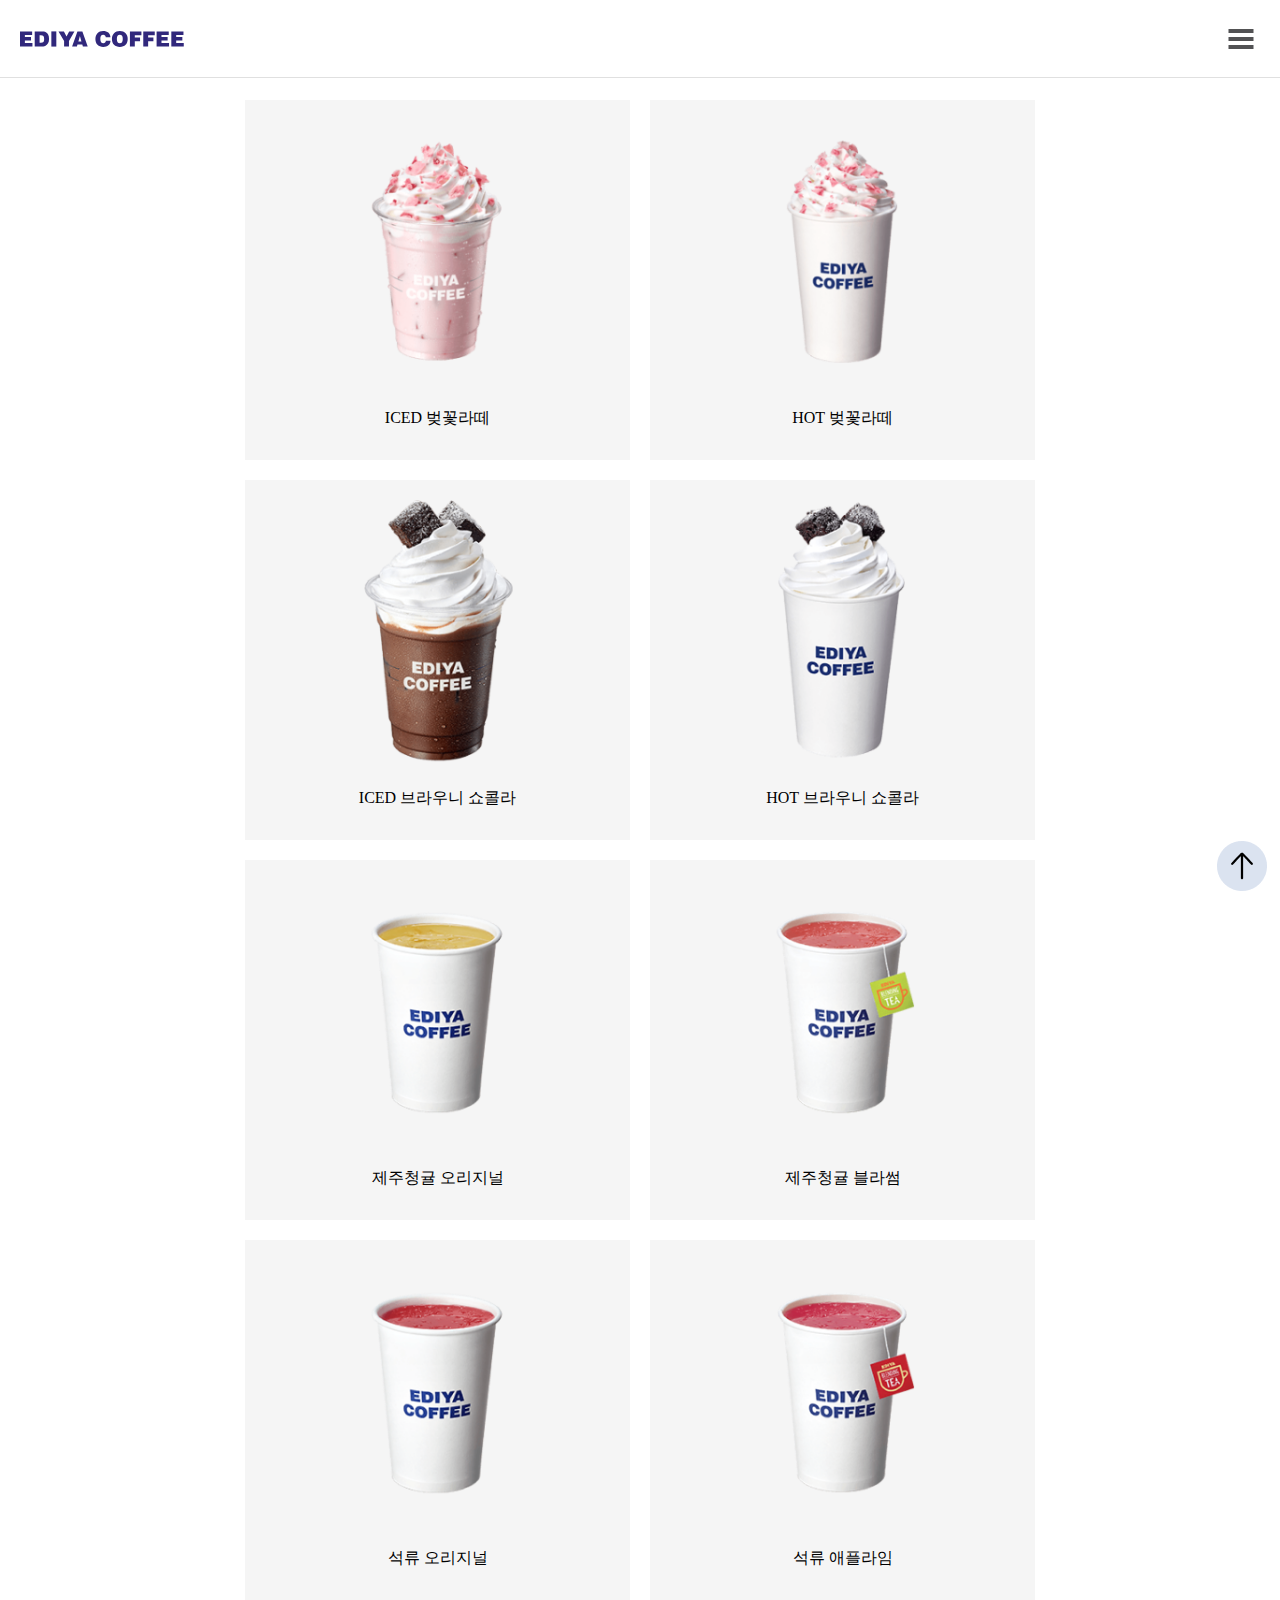
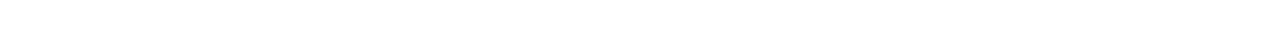
==== index.html @ 0fbf5542 "project done" ====
<!DOCTYPE html>
<html lang="ko">

<head>
    <meta charset="UTF-8">
    <meta name="viewport" content="width=device-width, initial-scale=1.0">
    <title>EDIYA COFFEE</title>
    <link rel="stylesheet" href="./css/style.css">
    <link rel="icon" href="./images/icon.png">
    <script src="./js/jquery.min.js" defer></script>
    <script src="./js/main.js" defer></script>
</head>

<body>
    <div class="container">
        <header class="header">
            <h1 class="headerHeading resetMargin"><a href="./index.html">이디야 커피</a></h1>

            <nav class="navigation" aria-labelledby="navigationHeading">
                <h2 class="navigationHeading a11yHidden" id="navigationHeading">메인메뉴</h2>
                <button class="btnMenuopen btnNone" type="button" aria-label="메인메뉴 오픈" title="메인메뉴 열기">
                    <span class="btnBgrd">
                        <span class="burgerBar burgerTop"></span>
                        <span class="burgerBar burgerMiddle"></span>
                        <span class="burgerBar burgerBottom"></span>
                    </span>
                </button>
                <ul class="menuList resetList">
                    <li class="menuItem"><a href="#" class="menuLink">메뉴</a></li>
                    <li class="menuItem"><a href="#" class="menuLink">이디야멤버스</a></li>
                    <li class="menuItem"><a href="#" class="menuLink">이디야커피랩</a></li>
                    <li class="menuItem"><a href="#" class="menuLink">이디야컬쳐랩</a></li>
                    <li class="menuItem"><a href="#" class="menuLink">공지사항</a></li>
                    <li class="menuItem"><a href="#" class="menuLink">매장찾기</a></li>
                </ul>
                <button class="btnMenuClose btnNone" aria-label="메인메뉴 닫기" type="button" title="메인메뉴 닫기"><span
                        aria-hidden="true">×</span></button>
            </nav>
        </header>
        <main class="main">
            <h2 class="mainHeading a11yHidden">주력상품</h2>
            <ul class="productList resetList clearfix">
                <li>
                    <article class="product">
                        <h3 class="a11yHidden">
                            ICED 벚꽃라떼
                        </h3>
                        <figure class="productFront resetMargin">
                            <img src="./images/1X/ice/02_Ice_Cherry_Blossom_Latte.png" alt="초콜릿 토핑이 올라간 차가운 핑크빛 라떼"
                                class="productImg" srcset="./images/2X/ice/01_Ice_Cherry_Blossom_Latte.png 2x">
                            <figcaption aria-hidden="true">
                                ICED 벚꽃라떼
                            </figcaption>
                        </figure>
                        <button class="infoButton btnNone" type="button" aria-label="ICED 벚꽃라떼 상세정보 열기" title="ICED 벚꽃라떼 상세정보 열기">
                        </button>
                        <div class="productBack" aria-hidden="true">

                            <dl class="productMain">
                                <dt class="productHeading">ICED 벚꽃라떼
                                    <span class="enTitle" lang="en">
                                        Cherry Blossom Latte</span>
                                </dt>
                                <dd class="productInfo">은은한 벚꽃향과 라즈베리 화이트 초콜릿 토핑이 올라간 핑크빛
                                    라떼</dd>
                            </dl>
                            <dl class="productNutrition resetMargin">
                                <dt class="nutrition">칼로리</dt>
                                <dd class="content"><span aria-hidden="true">(</span>393kcal<span aria-hidden="true">)</span></dd>
                                <dt class="nutrition">당류</dt>
                                <dd class="content"><span aria-hidden="true">(</span>35g<span aria-hidden="true">)</span></dd>
                                <dt class="nutrition">단백질</dt>
                                <dd class="content"><span aria-hidden="true">(</span>7g<span aria-hidden="true">)</span></dd>
                                <dt class="nutrition">포화지방</dt>
                                <dd class="content"><span aria-hidden="true">(</span>18.6g<span aria-hidden="true">)</span></dd>
                                <dt class="nutrition">나트륨</dt>
                                <dd class="content"><span aria-hidden="true">(</span>149mg<span aria-hidden="true">)</span></dd>
                                <dt class="nutrition">카페인</dt>
                                <dd class="content"><span aria-hidden="true">(</span>0mg<span aria-hidden="true">)</span></dd>
                            </dl>
                            <button class="closeinfoButton btnNone resetMargin" aria-label="상세정보 닫기"><span
                                    aria-hidden="true">×</span></button>
                        </div>
                    </article>
                </li>


                <li>
                    <article class="product">
                        <h3 class="a11yHidden">
                            HOT 벚꽃라떼
                        </h3>
                        <figure class="productFront resetMargin">
                            <img src="./images/1X/hot/02_hot_Cherry_Blossom_Latte.png" alt="초콜릿 토핑이 올라간 따뜻한 핑크빛 라떼"
                                class="productImg" srcset="./images/2X/hot/02_Hot_Cherry_Blossom_Latte.png 2x">
                            <figcaption aria-hidden="true">
                                HOT 벚꽃라떼
                            </figcaption>
                        </figure>
                        <button class="infoButton btnNone" type="button" aria-label="HOT 벚꽃라떼 상세정보 열기" title="HOT 벚꽃라떼 상세정보 열기">

                        </button>
                        <div class="productBack" aria-hidden="true">
                            <dl class="productMain">
                                <dt class="productHeading">HOT 벚꽃라떼<span class="enTitle" lang="en">Cherry
                                        Blossom Latte</span>
                                </dt>
                                <dd class="productInfo">은은한 벚꽃향과 라즈베리 화이트 초콜릿 토핑이 올라간 핑크빛 라떼</dd>
                            </dl>

                            <dl class="productNutrition resetMargin">
                                <dt class="nutrition">칼로리</dt>
                                <dd class="content"><span aria-hidden="true">(</span>430kcal<span aria-hidden="true">)</span></dd>
                                <dt class="nutrition">당류</dt>
                                <dd class="content"><span aria-hidden="true">(</span>38g<span aria-hidden="true">)</span></dd>
                                <dt class="nutrition">단백질</dt>
                                <dd class="content"><span aria-hidden="true">(</span>10g<span aria-hidden="true">)</span></dd>
                                <dt class="nutrition">포화지방</dt>
                                <dd class="content"><span aria-hidden="true">(</span>19.0g<span aria-hidden="true">)</span></dd>
                                <dt class="nutrition">나트륨</dt>
                                <dd class="content"><span aria-hidden="true">(</span>190mg<span aria-hidden="true">)</span></dd>
                                <dt class="nutrition">카페인</dt>
                                <dd class="content"><span aria-hidden="true">(</span>0mg<span aria-hidden="true">)</span></dd>
                            </dl>
                            <button class="closeinfoButton btnNone resetMargin" title="상세정보 닫기"><span
                                    aria-hidden="true">×</span></button>
                        </div>
                    </article>
                </li>
                <li>
                    <article class="product">
                        <h3 class="a11yHidden">
                            ICED 브라우니 쇼콜라
                        </h3>
                        <figure class="productFront resetMargin">
                            <img src="./images/1X/ice/03_Ice_Brownie_Chocolate.png" alt="휘핑크림과 브라우니를 곁들인 차가운 초콜릿 음료"
                                class="productImg" srcset="./images/2X/ice/03_Ice_Brownie_Chocolate.png 2x">
                            <figcaption aria-hidden="true">ICED 브라우니 쇼콜라</figcaption>
                        </figure>
                        <button class="infoButton btnNone" type="button" aria-label="ICED 브라우니 쇼콜라 상세정보 열기" title="ICED 브라우니 쇼콜라 상세정보 열기">

                        </button>
                        <div class="productBack" aria-hidden="true">
                            <dl class="productMain">
                                <dt class="productHeading">ICED 브라우니 쇼콜라<span class="enTitle" lang="en">Brownie
                                        Chocolate</span>
                                </dt>
                                <dd class="productInfo">깊고 진한 초콜릿의 맛에 부드러운 휘핑크림과 브라우니를 함께 어울러져 고급스러운 디저트 같은
                                    초콜릿
                                    음료</dd>
                            </dl>

                            <dl class="productNutrition resetMargin">
                                <dt class="nutrition">칼로리</dt>
                                <dd class="content"><span aria-hidden="true">(</span>503kcal<span aria-hidden="true">)</span></dd>
                                <dt class="nutrition">당류</dt>
                                <dd class="content"><span aria-hidden="true">(</span>42g<span aria-hidden="true">)</span></dd>
                                <dt class="nutrition">단백질</dt>
                                <dd class="content"><span aria-hidden="true">(</span>9g<span aria-hidden="true">)</span></dd>
                                <dt class="nutrition">포화지방</dt>
                                <dd class="content"><span aria-hidden="true">(</span>20.8g<span aria-hidden="true">)</span></dd>
                                <dt class="nutrition">나트륨</dt>
                                <dd class="content"><span aria-hidden="true">(</span>262mg<span aria-hidden="true">)</span></dd>
                                <dt class="nutrition">카페인</dt>
                                <dd class="content"><span aria-hidden="true">(</span>12mg<span aria-hidden="true">)</span></dd>
                            </dl>
                            <button class="closeinfoButton btnNone resetMargin" title="상세정보 닫기"><span
                                    aria-hidden="true">×</span></button>
                        </div>
                    </article>
                </li>
                <li>
                    <article class="product">
                        <h3 class="a11yHidden">
                            HOT 브라우니 쇼콜라
                        </h3>
                        <figure class="productFront resetMargin">
                            <img src="./images/1X/hot/04_Hot_Brownie_Chocolate.png" alt="휘핑크림과 브라우니를 곁들인 따뜻한 초콜릿 음료"
                                class="productImg" srcset="./images/2X/hot/04_Hot_Brownie_Chocolate.png 2x">
                            <figcaption aria-hidden="true">
                                HOT 브라우니 쇼콜라
                            </figcaption>
                        </figure>
                        <button class="infoButton btnNone" type="button" aria-label="HOT 브라우니 쇼콜라 상세정보 열기" title="HOT 브라우니 쇼콜라 상세정보 열기">
                        </button>
                        <div class="productBack" aria-hidden="true">
                            <dl class="productMain">
                                <dt class="productHeading">HOT 브라우니 쇼콜라<span class="enTitle" lang="en">Brownie
                                        Chocolate</span>
                                </dt>
                                <dd class="productInfo">깊고 진한 초콜릿의 맛에 부드러운 휘핑크림과 브라우니를 함께 어울러져 고급스러운 디저트 같은
                                    초콜릿
                                    음료</dd>
                            </dl>

                            <dl class="productNutrition resetMargin">
                                <dt class="nutrition">칼로리</dt>
                                <dd class="content"><span aria-hidden="true">(</span>503kcal<span aria-hidden="true">)</span></dd>
                                <dt class="nutrition">당류</dt>
                                <dd class="content"><span aria-hidden="true">(</span>42g<span aria-hidden="true">)</span></dd>
                                <dt class="nutrition">단백질</dt>
                                <dd class="content"><span aria-hidden="true">(</span>9g<span aria-hidden="true">)</span></dd>
                                <dt class="nutrition">포화지방</dt>
                                <dd class="content"><span aria-hidden="true">(</span>20.9g<span aria-hidden="true">)</span></dd>
                                <dt class="nutrition">나트륨</dt>
                                <dd class="content"><span aria-hidden="true">(</span>299mg<span aria-hidden="true">)</span></dd>
                                <dt class="nutrition">카페인</dt>
                                <dd class="content"><span aria-hidden="true">(</span>12mg<span aria-hidden="true">)</span></dd>
                            </dl>
                            <button class="closeinfoButton btnNone resetMargin" title="상세정보 닫기"><span
                                    aria-hidden="true">×</span></button>
                        </div>
                    </article>
                </li>
                <li>
                    <article class="product">
                        <h3 class="a11yHidden">
                            제주청귤 오리지널
                        </h3>
                        <figure class="productFront resetMargin">
                            <img src="./images/1X/Tangerine/05_Jeju_Green_Tangerine_Tea.png" alt="제주청귤로 만든 과일차"
                                class="productImg" srcset="./images/2X/Tangerine/05_Jeju_Green_Tangerine_Tea.png 2x">
                            <figcaption aria-hidden="true">
                                제주청귤 오리지널
                            </figcaption>
                        </figure>
                        <button class="infoButton btnNone" type="button" aria-label="제주청귤 오리지널 상세정보 열기" title="제주청귤 오리지널 상세정보 열기">
                        </button>
                        <div class="productBack" aria-hidden="true">
                            <dl class="productMain">
                                <dt class="productHeading">제주청귤 오리지널<span class="enTitle" lang="en">Jeju
                                        Green Tangerine</span>
                                </dt>
                                <dd class="productInfo">청정 제주지역에서 자라난 귀한 청귤의 풍부한 과육을 맛볼 수 있는 새콤달콤한 홈메이드 스타일
                                    과일차
                                </dd>
                            </dl>

                            <dl class="productNutrition resetMargin">
                                <dt class="nutrition">칼로리</dt>
                                <dd class="content"><span aria-hidden="true">(</span>218kcal<span aria-hidden="true">)</span></dd>
                                <dt class="nutrition">당류</dt>
                                <dd class="content"><span aria-hidden="true">(</span>51g<span aria-hidden="true">)</span></dd>
                                <dt class="nutrition">단백질</dt>
                                <dd class="content"><span aria-hidden="true">(</span>0g<span aria-hidden="true">)</span></dd>
                                <dt class="nutrition">포화지방</dt>
                                <dd class="content"><span aria-hidden="true">(</span>0.1g<span aria-hidden="true">)</span></dd>
                                <dt class="nutrition">나트륨</dt>
                                <dd class="content"><span aria-hidden="true">(</span>4mg<span aria-hidden="true">)</span></dd>
                                <dt class="nutrition">카페인</dt>
                                <dd class="content"><span aria-hidden="true">(</span>0mg<span aria-hidden="true">)</span></dd>
                            </dl>
                            <button class="closeinfoButton btnNone resetMargin" title="상세정보 닫기"><span
                                    aria-hidden="true">×</span></button>
                        </div>
                    </article>
                </li>
                <li>
                    <article class="product">
                        <h3 class="a11yHidden">
                            제주청귤 블라썸
                        </h3>
                        <figure class="productFront resetMargin">
                            <img src="./images/1X/Tangerine/06-Jeju_Green_Tangerine_Blossom.png"
                                alt="제주청귤과 복숭아,포도등으로 우린 블렌딩티" class="productImg"
                                srcset="./images/2X/Tangerine/06-Jeju_Green_Tangerine_Blossom.png 2x">
                            <figcaption aria-hidden="true">
                                제주청귤 블라썸
                            </figcaption>
                        </figure>
                        <button class="infoButton btnNone" type="button" aria-label="제주청귤 블라썸 상세정보 열기" title="제주청귤 블라썸 상세정보 열기">

                        </button>
                        <div class="productBack" aria-hidden="true">
                            <dl class="productMain">
                                <dt class="productHeading">제주청귤 블라썸<span class="enTitle" lang="en">Jeju
                                        Green Tangerine</span>
                                </dt>
                                <dd class="productInfo">청귤의 새콤함이 복숭아, 포도 등의 다양한 과일향과 함께 어우러져 밸런스가 훌륭한 블렌딩티
                                </dd>
                            </dl>
                            <dl class="productNutrition resetMargin">
                                <dt class="nutrition">칼로리</dt>
                                <dd class="content"><span aria-hidden="true">(</span>202kcal<span aria-hidden="true">)</span></dd>
                                <dt class="nutrition">당류</dt>
                                <dd class="content"><span aria-hidden="true">(</span>46g<span aria-hidden="true">)</span></dd>
                                <dt class="nutrition">단백질</dt>
                                <dd class="content"><span aria-hidden="true">(</span>1g<span aria-hidden="true">)</span></dd>
                                <dt class="nutrition">포화지방</dt>
                                <dd class="content"><span aria-hidden="true">(</span>0.1g<span aria-hidden="true">)</span></dd>
                                <dt class="nutrition">나트륨</dt>
                                <dd class="content"><span aria-hidden="true">(</span>5mg<span aria-hidden="true">)</span></dd>
                                <dt class="nutrition">카페인</dt>
                                <dd class="content"><span aria-hidden="true">(</span>0mg<span aria-hidden="true">)</span></dd>
                            </dl>
                            <button class="closeinfoButton btnNone resetMargin" title="상세정보 닫기"><span
                                    aria-hidden="true">×</span></button>
                        </div>
                    </article>
                </li>

                <li>
                    <article class="product">
                        <h3 class="a11yHidden">
                            석류 오리지널
                        </h3>
                        <figure class="productFront resetMargin">
                            <img src="./images/1X/Pomegranate/07_Pomegranate_Tea.png" alt="석류로 만든 과일차"
                                class="productImg" srcset="./images/2X/Pomegranate/07_Pomegranate_Tea.png 2x">
                            <figcaption aria-hidden="true">
                                석류 오리지널
                            </figcaption>
                        </figure>
                        <button class="infoButton btnNone" type="button" aria-label="석류 오리지널 상세정보 열기" title="석류 오리지널 상세정보 열기">
                        </button>
                        <div class="productBack" aria-hidden="true">
                            <dl class="productMain">
                                <dt class="productHeading">석류 오리지널<span class="enTitle" lang="en">Pomegranate Tea</span>
                                </dt>
                                <dd class="productInfo">석류 특유의 산뜻한 향과 깔끔한 뒷맛이 느껴지며, 과육이 한알 한알 살아있는 붉은 빛의
                                    매력적인
                                    과일차
                                </dd>
                            </dl>
                            <dl class="productNutrition resetMargin">
                                <dt class="nutrition">칼로리</dt>
                                <dd class="content"><span aria-hidden="true">(</span>210kcal<span aria-hidden="true">)</span></dd>
                                <dt class="nutrition">당류</dt>
                                <dd class="content"><span aria-hidden="true">(</span>42g<span aria-hidden="true">)</span></dd>
                                <dt class="nutrition">단백질</dt>
                                <dd class="content"><span aria-hidden="true">(</span>0g<span aria-hidden="true">)</span></dd>
                                <dt class="nutrition">포화지방</dt>
                                <dd class="content"><span aria-hidden="true">(</span>0.1g<span aria-hidden="true">)</span></dd>
                                <dt class="nutrition">나트륨</dt>
                                <dd class="content"><span aria-hidden="true">(</span>5mg<span aria-hidden="true">)</span></dd>
                                <dt class="nutrition">카페인</dt>
                                <dd class="content"><span aria-hidden="true">(</span>0mg<span aria-hidden="true">)</span></dd>
                            </dl>
                            <button class="closeinfoButton btnNone resetMargin" title="상세정보 닫기"><span
                                    aria-hidden="true">×</span></button>
                        </div>
                    </article>
                </li>
                <li>
                    <article class="product">
                        <h3 class="a11yHidden">
                            석류 애플라임
                        </h3>
                        <figure class="productFront resetMargin">
                            <img src="./images/1X/Pomegranate/08_Pomegranate_Apple_Lime.png"
                                alt="석류와 다양한 과일, 꽃 샴페인을 우린 블렌딩티" class="productImg"
                                srcset="./images/2X/Pomegranate/08_Pomegranate_Apple_Lime.png 2x">
                            <figcaption aria-hidden="true">
                                석류 애플라임
                            </figcaption>
                        </figure>
                        <button class="infoButton btnNone" type="button" aria-label="석류 애플라임 상세정보 열기" title=" 석류 애플라임 상세정보 열기">
                        </button>
                        <div class="productBack " aria-hidden="true">
                            <dl class="productMain">
                                <dt class="productHeading">석류 애플라임<span class="enTitle" lang="en">Pomegranate Apple
                                        Lime</span>
                                </dt>
                                <dd class="productInfo">산뜻한 석류에 다양한 과일과 꽃, 그리고 샴페인의 향이 더해져 보다 깊고 중후한 맛이
                                    느껴지는
                                    블렌딩티
                                </dd>
                            </dl>

                            <dl class="productNutrition resetMargin">
                                <dt class="nutrition">칼로리</dt>
                                <dd class="content"><span aria-hidden="true">(</span>220kcal<span aria-hidden="true">)</span></dd>
                                <dt class="nutrition">당류</dt>
                                <dd class="content"><span aria-hidden="true">(</span>42g<span aria-hidden="true">)</span></dd>
                                <dt class="nutrition">단백질</dt>
                                <dd class="content"><span aria-hidden="true">(</span>1g<span aria-hidden="true">)</span></dd>
                                <dt class="nutrition">포화지방</dt>
                                <dd class="content"><span aria-hidden="true">(</span>0.1g<span aria-hidden="true">)</span></dd>
                                <dt class="nutrition">나트륨</dt>
                                <dd class="content"><span aria-hidden="true">(</span>7mg<span aria-hidden="true">)</span></dd>
                                <dt class="nutrition">카페인</dt>
                                <dd class="content"><span aria-hidden="true">(</span>0mg<span aria-hidden="true">)</span></dd>
                            </dl>
                            <button class="closeinfoButton btnNone resetMargin" title="상세정보 닫기"><span
                                    aria-hidden="true">×</span></button>
                        </div>
                    </article>
                </li>
            </ul>
        </main>

        <footer class="footer">
            <address class="address" >
                서울특별시 강남구 논현로 636 이디야 빌딩<span aria-hidden="true">(</span>서울특별시 강남구 논현동 221-17<span aria-hidden="true">)</span>
                TEL : <a href="tel:025436467">02-543-6467</a>
            </address>
            <small class="copyright">
                &copy; 2017 EDIYA COFFEE COMPANY. ALL RIGHTS RESERVED.
            </small>
        </footer>
        <button class="scrollUp btnNone">화면 상단 바로가기</button>
    </div>
</body>


</html>
---- css/style.css ----
@import url("https://spoqa.github.io/spoqa-han-sans/css/SpoqaHanSans-kr.css");
@import url("./common.css");
@import url("./main.css");
@import url("./layout.css");
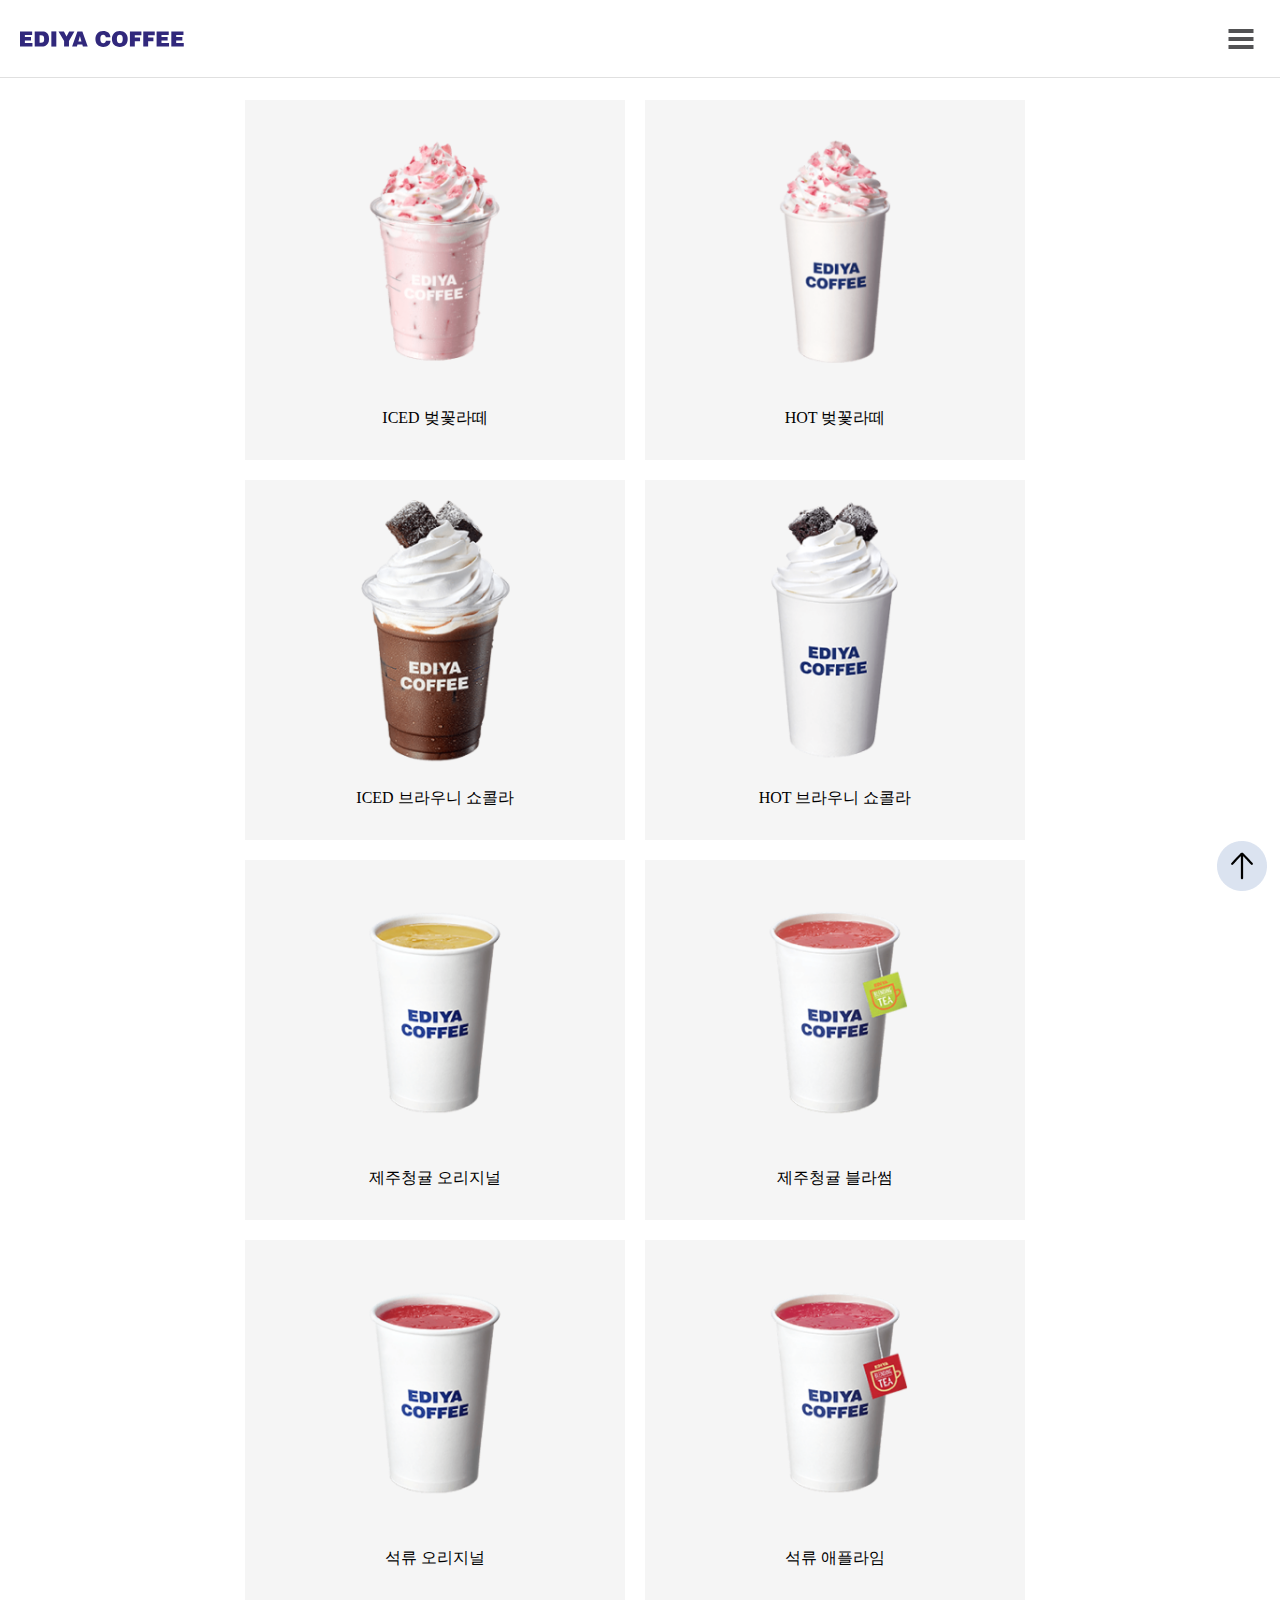
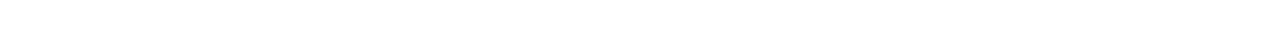
==== commit 37af7798: "done" ====
--- a/index.html
+++ b/index.html
@@ -55,7 +55,6 @@
                         <button class="infoButton btnNone" type="button" aria-label="ICED 벚꽃라떼 상세정보 열기" title="ICED 벚꽃라떼 상세정보 열기">
                         </button>
                         <div class="productBack" aria-hidden="true">
-
                             <dl class="productMain">
                                 <dt class="productHeading">ICED 벚꽃라떼
                                     <span class="enTitle" lang="en">
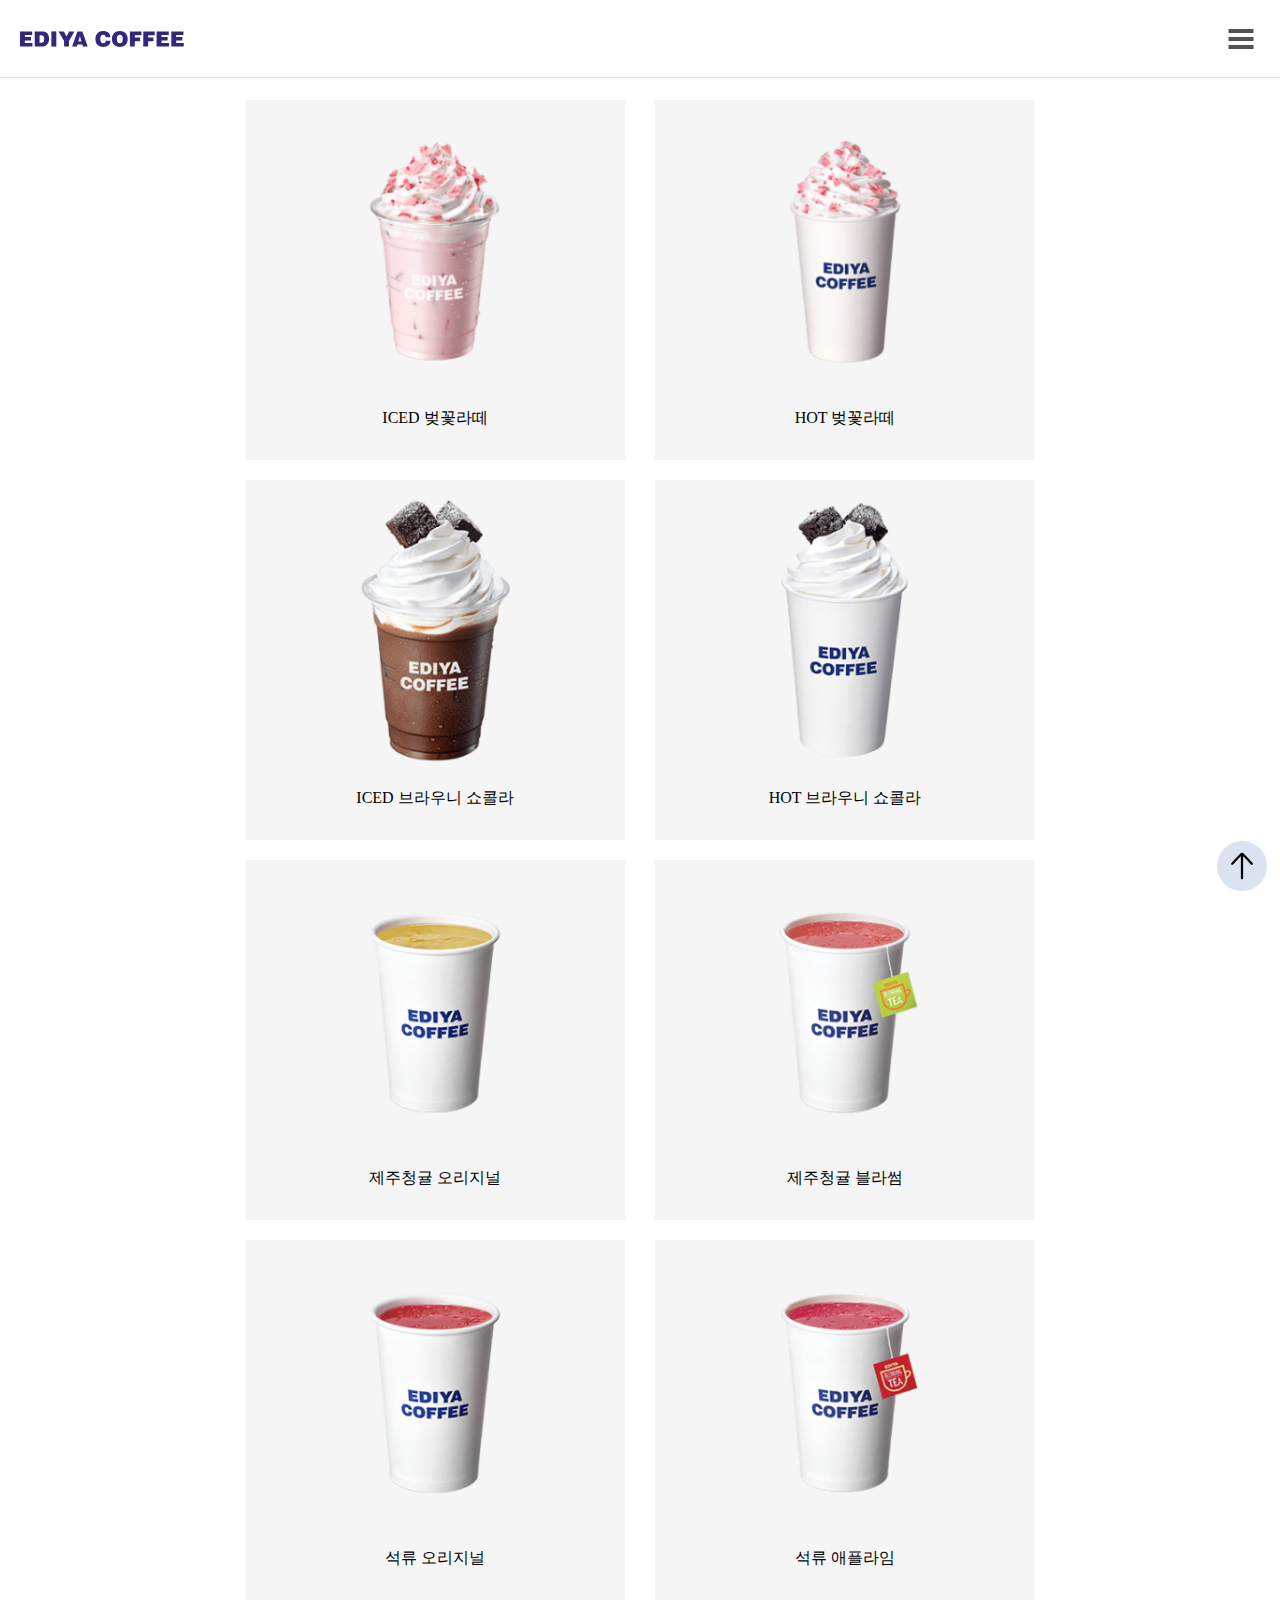
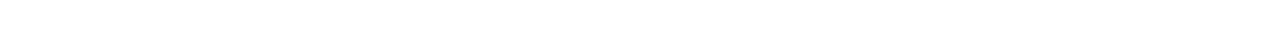
==== commit 294e4d15: "feed back done" ====
--- a/index.html
+++ b/index.html
@@ -4,6 +4,15 @@
 <head>
     <meta charset="UTF-8">
     <meta name="viewport" content="width=device-width, initial-scale=1.0">
+    <meta name="author" content="Team camelCase">
+    <meta name="description" content="Always Beside you. 이디야커피 클론홈페이지입니다.">
+    <meta name="keywords" content="이디야,ediya,이디야커피,이디야메뉴,이디야창업,프랜차이즈,커피창업,창업,카페">
+    <meta property="og:type" content="website">
+    <meta property="og:title" content="이디야커피">
+    <meta property="og:description" content="Always Beside you. 이디야커피 클론홈페이지입니다.">
+    <meta property="og:image" content="https://www.ediya.com/images/common/meta_img.jpg">
+    <meta property="og:url" content="https://www.ediya.com">
+    <link rel="canonical" href="https://www.ediya.com">
     <title>EDIYA COFFEE</title>
     <link rel="stylesheet" href="./css/style.css">
     <link rel="icon" href="./images/icon.png">
@@ -14,7 +23,7 @@
 <body>
     <div class="container">
         <header class="header">
-            <h1 class="headerHeading resetMargin"><a href="./index.html">이디야 커피</a></h1>
+            <h1 class="headerHeading resetMargin"><a href="https://www.ediya.com/">이디야 커피</a></h1>
 
             <nav class="navigation" aria-labelledby="navigationHeading">
                 <h2 class="navigationHeading a11yHidden" id="navigationHeading">메인메뉴</h2>
@@ -41,224 +50,230 @@
             <h2 class="mainHeading a11yHidden">주력상품</h2>
             <ul class="productList resetList clearfix">
                 <li>
-                    <article class="product">
-                        <h3 class="a11yHidden">
+                    <a href="#" class="infoButton" role="button" aria-haspopup="dialog" aria-pressed="false">
+                        <figure class="productFront resetMargin">
+                            <img src="./images/1X/ice/02_Ice_Cherry_Blossom_Latte.png" alt="초콜릿 토핑이 올라간 차가운 핑크빛 라떼"
+                                class="productImg" srcset="./images/2X/Ice/01_Ice_Cherry_Blossom_Latte.png 2x">
+                            <figcaption aria-hidden="true">
+                                ICED 벚꽃라떼
+                            </figcaption>
+                        </figure>
+                    </a>
+                    <div class="productBack" hidden role="dialog" aria-modal="true"
+                        aria-labelledby="title1">
+                        <h3 class="productHeading" id="title1">
                             ICED 벚꽃라떼
-                        </h3>
-                        <figure class="productFront resetMargin">
-                            <img src="./images/1X/ice/02_Ice_Cherry_Blossom_Latte.png" alt="초콜릿 토핑이 올라간 차가운 핑크빛 라떼"
-                                class="productImg" srcset="./images/2X/ice/01_Ice_Cherry_Blossom_Latte.png 2x">
-                            <figcaption aria-hidden="true">
-                                ICED 벚꽃라떼
-                            </figcaption>
-                        </figure>
-                        <button class="infoButton btnNone" type="button" aria-label="ICED 벚꽃라떼 상세정보 열기" title="ICED 벚꽃라떼 상세정보 열기">
-                        </button>
-                        <div class="productBack" aria-hidden="true">
-                            <dl class="productMain">
-                                <dt class="productHeading">ICED 벚꽃라떼
-                                    <span class="enTitle" lang="en">
-                                        Cherry Blossom Latte</span>
-                                </dt>
-                                <dd class="productInfo">은은한 벚꽃향과 라즈베리 화이트 초콜릿 토핑이 올라간 핑크빛
-                                    라떼</dd>
-                            </dl>
-                            <dl class="productNutrition resetMargin">
-                                <dt class="nutrition">칼로리</dt>
-                                <dd class="content"><span aria-hidden="true">(</span>393kcal<span aria-hidden="true">)</span></dd>
-                                <dt class="nutrition">당류</dt>
-                                <dd class="content"><span aria-hidden="true">(</span>35g<span aria-hidden="true">)</span></dd>
-                                <dt class="nutrition">단백질</dt>
-                                <dd class="content"><span aria-hidden="true">(</span>7g<span aria-hidden="true">)</span></dd>
-                                <dt class="nutrition">포화지방</dt>
-                                <dd class="content"><span aria-hidden="true">(</span>18.6g<span aria-hidden="true">)</span></dd>
-                                <dt class="nutrition">나트륨</dt>
-                                <dd class="content"><span aria-hidden="true">(</span>149mg<span aria-hidden="true">)</span></dd>
-                                <dt class="nutrition">카페인</dt>
-                                <dd class="content"><span aria-hidden="true">(</span>0mg<span aria-hidden="true">)</span></dd>
-                            </dl>
-                            <button class="closeinfoButton btnNone resetMargin" aria-label="상세정보 닫기"><span
-                                    aria-hidden="true">×</span></button>
-                        </div>
-                    </article>
-                </li>
-
-
-                <li>
-                    <article class="product">
-                        <h3 class="a11yHidden">
+                            <span class="enTitle" lang="en">
+                                Cherry Blossom Latte</span>
+                        </h3>
+                        <p class="productInfo">은은한 벚꽃향과 라즈베리 화이트 초콜릿 토핑이 올라간 핑크빛
+                            라떼</p>
+                        <dl class="productNutrition resetMargin">
+                            <dt class="nutrition">칼로리</dt>
+                            <dd class="content"><span aria-hidden="true">(</span>393kcal<span
+                                    aria-hidden="true">)</span></dd>
+                            <dt class="nutrition">당류</dt>
+                            <dd class="content"><span aria-hidden="true">(</span>35g<span aria-hidden="true">)</span>
+                            </dd>
+                            <dt class="nutrition">단백질</dt>
+                            <dd class="content"><span aria-hidden="true">(</span>7g<span aria-hidden="true">)</span>
+                            </dd>
+                            <dt class="nutrition">포화지방</dt>
+                            <dd class="content"><span aria-hidden="true">(</span>18.6g<span aria-hidden="true">)</span>
+                            </dd>
+                            <dt class="nutrition">나트륨</dt>
+                            <dd class="content"><span aria-hidden="true">(</span>149mg<span aria-hidden="true">)</span>
+                            </dd>
+                            <dt class="nutrition">카페인</dt>
+                            <dd class="content"><span aria-hidden="true">(</span>0mg<span aria-hidden="true">)</span>
+                            </dd>
+                        </dl>
+                        <button class="closeinfoButton btnNone resetMargin" aria-label="상세정보 닫기" title="상세정보 닫기"><span
+                                aria-hidden="true">×</span></button>
+                    </div>
+
+                </li>
+                <li>
+                    <a href="#" class="infoButton" role="button" aria-haspopup="dialog" aria-pressed="false">
+                        <figure class="productFront resetMargin">
+                            <img src="./images/1X/hot/02_hot_Cherry_Blossom_Latte.png" alt="초콜릿 토핑이 올라간 따뜻한 핑크빛 라떼"
+                                class="productImg" srcset="./images/2X/Hot/02_Hot_Cherry_Blossom_Latte.png 2x">
+                            <figcaption aria-hidden="true">
+                                HOT 벚꽃라떼
+                            </figcaption>
+                        </figure>
+                    </a>
+                    <div class="productBack" hidden role="dialog" aria-modal="true"
+                        aria-labelledby="title2">
+                        <h3 class="productHeading" id="title2">
                             HOT 벚꽃라떼
-                        </h3>
-                        <figure class="productFront resetMargin">
-                            <img src="./images/1X/hot/02_hot_Cherry_Blossom_Latte.png" alt="초콜릿 토핑이 올라간 따뜻한 핑크빛 라떼"
-                                class="productImg" srcset="./images/2X/hot/02_Hot_Cherry_Blossom_Latte.png 2x">
-                            <figcaption aria-hidden="true">
-                                HOT 벚꽃라떼
-                            </figcaption>
-                        </figure>
-                        <button class="infoButton btnNone" type="button" aria-label="HOT 벚꽃라떼 상세정보 열기" title="HOT 벚꽃라떼 상세정보 열기">
-
-                        </button>
-                        <div class="productBack" aria-hidden="true">
-                            <dl class="productMain">
-                                <dt class="productHeading">HOT 벚꽃라떼<span class="enTitle" lang="en">Cherry
-                                        Blossom Latte</span>
-                                </dt>
-                                <dd class="productInfo">은은한 벚꽃향과 라즈베리 화이트 초콜릿 토핑이 올라간 핑크빛 라떼</dd>
-                            </dl>
-
-                            <dl class="productNutrition resetMargin">
-                                <dt class="nutrition">칼로리</dt>
-                                <dd class="content"><span aria-hidden="true">(</span>430kcal<span aria-hidden="true">)</span></dd>
-                                <dt class="nutrition">당류</dt>
-                                <dd class="content"><span aria-hidden="true">(</span>38g<span aria-hidden="true">)</span></dd>
-                                <dt class="nutrition">단백질</dt>
-                                <dd class="content"><span aria-hidden="true">(</span>10g<span aria-hidden="true">)</span></dd>
-                                <dt class="nutrition">포화지방</dt>
-                                <dd class="content"><span aria-hidden="true">(</span>19.0g<span aria-hidden="true">)</span></dd>
-                                <dt class="nutrition">나트륨</dt>
-                                <dd class="content"><span aria-hidden="true">(</span>190mg<span aria-hidden="true">)</span></dd>
-                                <dt class="nutrition">카페인</dt>
-                                <dd class="content"><span aria-hidden="true">(</span>0mg<span aria-hidden="true">)</span></dd>
-                            </dl>
-                            <button class="closeinfoButton btnNone resetMargin" title="상세정보 닫기"><span
-                                    aria-hidden="true">×</span></button>
-                        </div>
-                    </article>
-                </li>
-                <li>
-                    <article class="product">
-                        <h3 class="a11yHidden">
+                            <span class="enTitle" lang="en">
+                                Cherry Blossom Latte</span>
+                        </h3>
+                        <p class="productInfo">은은한 벚꽃향과 라즈베리 화이트 초콜릿 토핑이 올라간 핑크빛
+                            라떼</p>
+                        <dl class="productNutrition resetMargin">
+                            <dt class="nutrition">칼로리</dt>
+                            <dd class="content"><span aria-hidden="true">(</span>393kcal<span
+                                    aria-hidden="true">)</span></dd>
+                            <dt class="nutrition">당류</dt>
+                            <dd class="content"><span aria-hidden="true">(</span>35g<span aria-hidden="true">)</span>
+                            </dd>
+                            <dt class="nutrition">단백질</dt>
+                            <dd class="content"><span aria-hidden="true">(</span>7g<span aria-hidden="true">)</span>
+                            </dd>
+                            <dt class="nutrition">포화지방</dt>
+                            <dd class="content"><span aria-hidden="true">(</span>18.6g<span aria-hidden="true">)</span>
+                            </dd>
+                            <dt class="nutrition">나트륨</dt>
+                            <dd class="content"><span aria-hidden="true">(</span>149mg<span aria-hidden="true">)</span>
+                            </dd>
+                            <dt class="nutrition">카페인</dt>
+                            <dd class="content"><span aria-hidden="true">(</span>0mg<span aria-hidden="true">)</span>
+                            </dd>
+                        </dl>
+                        <button class="closeinfoButton btnNone resetMargin" aria-label="상세정보 닫기" title="상세정보 닫기"><span
+                                aria-hidden="true">×</span></button>
+                    </div>
+
+                </li>
+                <li>
+                    <a href="#" class="infoButton" role="button" aria-haspopup="dialog" aria-pressed="false">
+                        <figure class="productFront resetMargin">
+                            <img src="./images/1X/ice/03_Ice_Brownie_Chocolate.png" alt="휘핑크림과 브라우니를 곁들인 차가운 초콜릿 음료"
+                                class="productImg" srcset="./images/2X/Ice/03_Ice_Brownie_Chocolate.png 2x">
+                            <figcaption aria-hidden="true">
+                                ICED 브라우니 쇼콜라
+                            </figcaption>
+                        </figure>
+                    </a>
+                    <div class="productBack" hidden role="dialog" aria-modal="true"
+                        aria-labelledby="title3">
+                        <h3 class="productHeading" id="title3">
                             ICED 브라우니 쇼콜라
-                        </h3>
-                        <figure class="productFront resetMargin">
-                            <img src="./images/1X/ice/03_Ice_Brownie_Chocolate.png" alt="휘핑크림과 브라우니를 곁들인 차가운 초콜릿 음료"
-                                class="productImg" srcset="./images/2X/ice/03_Ice_Brownie_Chocolate.png 2x">
-                            <figcaption aria-hidden="true">ICED 브라우니 쇼콜라</figcaption>
-                        </figure>
-                        <button class="infoButton btnNone" type="button" aria-label="ICED 브라우니 쇼콜라 상세정보 열기" title="ICED 브라우니 쇼콜라 상세정보 열기">
-
-                        </button>
-                        <div class="productBack" aria-hidden="true">
-                            <dl class="productMain">
-                                <dt class="productHeading">ICED 브라우니 쇼콜라<span class="enTitle" lang="en">Brownie
-                                        Chocolate</span>
-                                </dt>
-                                <dd class="productInfo">깊고 진한 초콜릿의 맛에 부드러운 휘핑크림과 브라우니를 함께 어울러져 고급스러운 디저트 같은
-                                    초콜릿
-                                    음료</dd>
-                            </dl>
-
-                            <dl class="productNutrition resetMargin">
-                                <dt class="nutrition">칼로리</dt>
-                                <dd class="content"><span aria-hidden="true">(</span>503kcal<span aria-hidden="true">)</span></dd>
-                                <dt class="nutrition">당류</dt>
-                                <dd class="content"><span aria-hidden="true">(</span>42g<span aria-hidden="true">)</span></dd>
-                                <dt class="nutrition">단백질</dt>
-                                <dd class="content"><span aria-hidden="true">(</span>9g<span aria-hidden="true">)</span></dd>
-                                <dt class="nutrition">포화지방</dt>
-                                <dd class="content"><span aria-hidden="true">(</span>20.8g<span aria-hidden="true">)</span></dd>
-                                <dt class="nutrition">나트륨</dt>
-                                <dd class="content"><span aria-hidden="true">(</span>262mg<span aria-hidden="true">)</span></dd>
-                                <dt class="nutrition">카페인</dt>
-                                <dd class="content"><span aria-hidden="true">(</span>12mg<span aria-hidden="true">)</span></dd>
-                            </dl>
-                            <button class="closeinfoButton btnNone resetMargin" title="상세정보 닫기"><span
-                                    aria-hidden="true">×</span></button>
-                        </div>
-                    </article>
-                </li>
-                <li>
-                    <article class="product">
-                        <h3 class="a11yHidden">
+                            <span class="enTitle" lang="en">
+                                Brownie Chocolate</span>
+                        </h3>
+                        <p class="productInfo">깊고 진한 초콜릿의 맛에 부드러운 휘핑크림과 브라우니를 함께 어울러져 고급스러운 디저트 같은
+                            초콜릿
+                            음료</p>
+                        <dl class="productNutrition resetMargin">
+                            <dt class="nutrition">칼로리</dt>
+                            <dd class="content"><span aria-hidden="true">(</span>503kcal<span
+                                    aria-hidden="true">)</span></dd>
+                            <dt class="nutrition">당류</dt>
+                            <dd class="content"><span aria-hidden="true">(</span>42g<span aria-hidden="true">)</span>
+                            </dd>
+                            <dt class="nutrition">단백질</dt>
+                            <dd class="content"><span aria-hidden="true">(</span>9g<span aria-hidden="true">)</span>
+                            </dd>
+                            <dt class="nutrition">포화지방</dt>
+                            <dd class="content"><span aria-hidden="true">(</span>20.8g<span aria-hidden="true">)</span>
+                            </dd>
+                            <dt class="nutrition">나트륨</dt>
+                            <dd class="content"><span aria-hidden="true">(</span>262mg<span aria-hidden="true">)</span>
+                            </dd>
+                            <dt class="nutrition">카페인</dt>
+                            <dd class="content"><span aria-hidden="true">(</span>12mg<span aria-hidden="true">)</span>
+                            </dd>
+                        </dl>
+                        <button class="closeinfoButton btnNone resetMargin" aria-label="상세정보 닫기" title="상세정보 닫기"><span
+                                aria-hidden="true">×</span></button>
+                    </div>
+
+                </li>
+                <li>
+                    <a href="#" class="infoButton" role="button" aria-haspopup="dialog" aria-pressed="false">
+                        <figure class="productFront resetMargin">
+                            <img src="./images/1X/hot/04_Hot_Brownie_Chocolate.png" alt="휘핑크림과 브라우니를 곁들인 따뜻한 초콜릿 음료"
+                                class="productImg" srcset="./images/2X/Hot/04_Hot_Brownie_Chocolate.png 2x">
+                            <figcaption aria-hidden="true">
+                                HOT 브라우니 쇼콜라
+                            </figcaption>
+                        </figure>
+                    </a>
+                    <div class="productBack" hidden role="dialog" aria-modal="true"
+                        aria-labelledby="title4">
+                        <h3 class="productHeading" id="title4">
                             HOT 브라우니 쇼콜라
-                        </h3>
-                        <figure class="productFront resetMargin">
-                            <img src="./images/1X/hot/04_Hot_Brownie_Chocolate.png" alt="휘핑크림과 브라우니를 곁들인 따뜻한 초콜릿 음료"
-                                class="productImg" srcset="./images/2X/hot/04_Hot_Brownie_Chocolate.png 2x">
-                            <figcaption aria-hidden="true">
-                                HOT 브라우니 쇼콜라
-                            </figcaption>
-                        </figure>
-                        <button class="infoButton btnNone" type="button" aria-label="HOT 브라우니 쇼콜라 상세정보 열기" title="HOT 브라우니 쇼콜라 상세정보 열기">
-                        </button>
-                        <div class="productBack" aria-hidden="true">
-                            <dl class="productMain">
-                                <dt class="productHeading">HOT 브라우니 쇼콜라<span class="enTitle" lang="en">Brownie
-                                        Chocolate</span>
-                                </dt>
-                                <dd class="productInfo">깊고 진한 초콜릿의 맛에 부드러운 휘핑크림과 브라우니를 함께 어울러져 고급스러운 디저트 같은
-                                    초콜릿
-                                    음료</dd>
-                            </dl>
-
-                            <dl class="productNutrition resetMargin">
-                                <dt class="nutrition">칼로리</dt>
-                                <dd class="content"><span aria-hidden="true">(</span>503kcal<span aria-hidden="true">)</span></dd>
-                                <dt class="nutrition">당류</dt>
-                                <dd class="content"><span aria-hidden="true">(</span>42g<span aria-hidden="true">)</span></dd>
-                                <dt class="nutrition">단백질</dt>
-                                <dd class="content"><span aria-hidden="true">(</span>9g<span aria-hidden="true">)</span></dd>
-                                <dt class="nutrition">포화지방</dt>
-                                <dd class="content"><span aria-hidden="true">(</span>20.9g<span aria-hidden="true">)</span></dd>
-                                <dt class="nutrition">나트륨</dt>
-                                <dd class="content"><span aria-hidden="true">(</span>299mg<span aria-hidden="true">)</span></dd>
-                                <dt class="nutrition">카페인</dt>
-                                <dd class="content"><span aria-hidden="true">(</span>12mg<span aria-hidden="true">)</span></dd>
-                            </dl>
-                            <button class="closeinfoButton btnNone resetMargin" title="상세정보 닫기"><span
-                                    aria-hidden="true">×</span></button>
-                        </div>
-                    </article>
-                </li>
-                <li>
-                    <article class="product">
-                        <h3 class="a11yHidden">
+                            <span class="enTitle" lang="en">
+                                Brownie Chocolate</span>
+                        </h3>
+                        <p class="productInfo">깊고 진한 초콜릿의 맛에 부드러운 휘핑크림과 브라우니를 함께 어울러져 고급스러운 디저트 같은
+                            초콜릿
+                            음료</p>
+                        <dl class="productNutrition resetMargin">
+                            <dt class="nutrition">칼로리</dt>
+                            <dd class="content"><span aria-hidden="true">(</span>503kcal<span
+                                    aria-hidden="true">)</span></dd>
+                            <dt class="nutrition">당류</dt>
+                            <dd class="content"><span aria-hidden="true">(</span>42g<span aria-hidden="true">)</span>
+                            </dd>
+                            <dt class="nutrition">단백질</dt>
+                            <dd class="content"><span aria-hidden="true">(</span>9g<span aria-hidden="true">)</span>
+                            </dd>
+                            <dt class="nutrition">포화지방</dt>
+                            <dd class="content"><span aria-hidden="true">(</span>20.9g<span aria-hidden="true">)</span>
+                            </dd>
+                            <dt class="nutrition">나트륨</dt>
+                            <dd class="content"><span aria-hidden="true">(</span>299mg<span aria-hidden="true">)</span>
+                            </dd>
+                            <dt class="nutrition">카페인</dt>
+                            <dd class="content"><span aria-hidden="true">(</span>12mg<span aria-hidden="true">)</span>
+                            </dd>
+                        </dl>
+                        <button class="closeinfoButton btnNone resetMargin" aria-label="상세정보 닫기" title="상세정보 닫기"><span
+                                aria-hidden="true">×</span></button>
+                    </div>
+
+                </li>
+                <li>
+                    <a href="#" class="infoButton" role="button" aria-haspopup="dialog" aria-pressed="false">
+                        <figure class="productFront resetMargin">
+                            <img src="./images/1X/Tangerine/05_Jeju_Green_Tangerine_Tea.png" alt="제주청귤로 우린 과일차"
+                                class="productImg"
+                                srcset="./images/2X/Tangerine/05_Jeju_Green_Tangerine_Tea.png 2x">
+                            <figcaption aria-hidden="true">
+                                제주청귤 오리지널
+                            </figcaption>
+                        </figure>
+                    </a>
+                    <div class="productBack" hidden role="dialog" aria-modal="true"
+                        aria-labelledby="title5">
+                        <h3 class="productHeading" id="title5">
                             제주청귤 오리지널
-                        </h3>
-                        <figure class="productFront resetMargin">
-                            <img src="./images/1X/Tangerine/05_Jeju_Green_Tangerine_Tea.png" alt="제주청귤로 만든 과일차"
-                                class="productImg" srcset="./images/2X/Tangerine/05_Jeju_Green_Tangerine_Tea.png 2x">
-                            <figcaption aria-hidden="true">
-                                제주청귤 오리지널
-                            </figcaption>
-                        </figure>
-                        <button class="infoButton btnNone" type="button" aria-label="제주청귤 오리지널 상세정보 열기" title="제주청귤 오리지널 상세정보 열기">
-                        </button>
-                        <div class="productBack" aria-hidden="true">
-                            <dl class="productMain">
-                                <dt class="productHeading">제주청귤 오리지널<span class="enTitle" lang="en">Jeju
-                                        Green Tangerine</span>
-                                </dt>
-                                <dd class="productInfo">청정 제주지역에서 자라난 귀한 청귤의 풍부한 과육을 맛볼 수 있는 새콤달콤한 홈메이드 스타일
-                                    과일차
-                                </dd>
-                            </dl>
-
-                            <dl class="productNutrition resetMargin">
-                                <dt class="nutrition">칼로리</dt>
-                                <dd class="content"><span aria-hidden="true">(</span>218kcal<span aria-hidden="true">)</span></dd>
-                                <dt class="nutrition">당류</dt>
-                                <dd class="content"><span aria-hidden="true">(</span>51g<span aria-hidden="true">)</span></dd>
-                                <dt class="nutrition">단백질</dt>
-                                <dd class="content"><span aria-hidden="true">(</span>0g<span aria-hidden="true">)</span></dd>
-                                <dt class="nutrition">포화지방</dt>
-                                <dd class="content"><span aria-hidden="true">(</span>0.1g<span aria-hidden="true">)</span></dd>
-                                <dt class="nutrition">나트륨</dt>
-                                <dd class="content"><span aria-hidden="true">(</span>4mg<span aria-hidden="true">)</span></dd>
-                                <dt class="nutrition">카페인</dt>
-                                <dd class="content"><span aria-hidden="true">(</span>0mg<span aria-hidden="true">)</span></dd>
-                            </dl>
-                            <button class="closeinfoButton btnNone resetMargin" title="상세정보 닫기"><span
-                                    aria-hidden="true">×</span></button>
-                        </div>
-                    </article>
-                </li>
-                <li>
-                    <article class="product">
-                        <h3 class="a11yHidden">
-                            제주청귤 블라썸
-                        </h3>
+                            <span class="enTitle" lang="en">
+                                Green Tangerine</span>
+                        </h3>
+                        <p class="productInfo">청정 제주지역에서 자라난 귀한 청귤의 풍부한 과육을 맛볼 수 있는 새콤달콤한 홈메이드 스타일
+                            과일차</p>
+                        <dl class="productNutrition resetMargin">
+                            <dt class="nutrition">칼로리</dt>
+                            <dd class="content"><span aria-hidden="true">(</span>218kcal<span
+                                    aria-hidden="true">)</span></dd>
+                            <dt class="nutrition">당류</dt>
+                            <dd class="content"><span aria-hidden="true">(</span>51g<span aria-hidden="true">)</span>
+                            </dd>
+                            <dt class="nutrition">단백질</dt>
+                            <dd class="content"><span aria-hidden="true">(</span>0g<span aria-hidden="true">)</span>
+                            </dd>
+                            <dt class="nutrition">포화지방</dt>
+                            <dd class="content"><span aria-hidden="true">(</span>0.1g<span aria-hidden="true">)</span>
+                            </dd>
+                            <dt class="nutrition">나트륨</dt>
+                            <dd class="content"><span aria-hidden="true">(</span>4mg<span aria-hidden="true">)</span>
+                            </dd>
+                            <dt class="nutrition">카페인</dt>
+                            <dd class="content"><span aria-hidden="true">(</span>0mg<span aria-hidden="true">)</span>
+                            </dd>
+                        </dl>
+                        <button class="closeinfoButton btnNone resetMargin" aria-label="상세정보 닫기" title="상세정보 닫기"><span
+                                aria-hidden="true">×</span></button>
+                    </div>
+
+                </li>
+                <li>
+                    <a href="#" class="infoButton" role="button" aria-haspopup="dialog" aria-pressed="false">
                         <figure class="productFront resetMargin">
                             <img src="./images/1X/Tangerine/06-Jeju_Green_Tangerine_Blossom.png"
                                 alt="제주청귤과 복숭아,포도등으로 우린 블렌딩티" class="productImg"
@@ -267,42 +282,42 @@
                                 제주청귤 블라썸
                             </figcaption>
                         </figure>
-                        <button class="infoButton btnNone" type="button" aria-label="제주청귤 블라썸 상세정보 열기" title="제주청귤 블라썸 상세정보 열기">
-
-                        </button>
-                        <div class="productBack" aria-hidden="true">
-                            <dl class="productMain">
-                                <dt class="productHeading">제주청귤 블라썸<span class="enTitle" lang="en">Jeju
-                                        Green Tangerine</span>
-                                </dt>
-                                <dd class="productInfo">청귤의 새콤함이 복숭아, 포도 등의 다양한 과일향과 함께 어우러져 밸런스가 훌륭한 블렌딩티
-                                </dd>
-                            </dl>
-                            <dl class="productNutrition resetMargin">
-                                <dt class="nutrition">칼로리</dt>
-                                <dd class="content"><span aria-hidden="true">(</span>202kcal<span aria-hidden="true">)</span></dd>
-                                <dt class="nutrition">당류</dt>
-                                <dd class="content"><span aria-hidden="true">(</span>46g<span aria-hidden="true">)</span></dd>
-                                <dt class="nutrition">단백질</dt>
-                                <dd class="content"><span aria-hidden="true">(</span>1g<span aria-hidden="true">)</span></dd>
-                                <dt class="nutrition">포화지방</dt>
-                                <dd class="content"><span aria-hidden="true">(</span>0.1g<span aria-hidden="true">)</span></dd>
-                                <dt class="nutrition">나트륨</dt>
-                                <dd class="content"><span aria-hidden="true">(</span>5mg<span aria-hidden="true">)</span></dd>
-                                <dt class="nutrition">카페인</dt>
-                                <dd class="content"><span aria-hidden="true">(</span>0mg<span aria-hidden="true">)</span></dd>
-                            </dl>
-                            <button class="closeinfoButton btnNone resetMargin" title="상세정보 닫기"><span
-                                    aria-hidden="true">×</span></button>
-                        </div>
-                    </article>
-                </li>
-
-                <li>
-                    <article class="product">
-                        <h3 class="a11yHidden">
-                            석류 오리지널
-                        </h3>
+                    </a>
+                    <div class="productBack" hidden role="dialog" aria-modal="true"
+                        aria-labelledby="title6">
+                        <h3 class="productHeading" id="title6">
+                            제주청귤 블라썸
+                            <span class="enTitle" lang="en">
+                                Green Tangerine</span>
+                        </h3>
+                        <p class="productInfo">청귤의 새콤함이 복숭아, 포도 등의 다양한 과일향과 함께 어우러져 밸런스가 훌륭한 블렌딩티</p>
+                        <dl class="productNutrition resetMargin">
+                            <dt class="nutrition">칼로리</dt>
+                            <dd class="content"><span aria-hidden="true">(</span>202kcal<span
+                                    aria-hidden="true">)</span></dd>
+                            <dt class="nutrition">당류</dt>
+                            <dd class="content"><span aria-hidden="true">(</span>46g<span aria-hidden="true">)</span>
+                            </dd>
+                            <dt class="nutrition">단백질</dt>
+                            <dd class="content"><span aria-hidden="true">(</span>1g<span aria-hidden="true">)</span>
+                            </dd>
+                            <dt class="nutrition">포화지방</dt>
+                            <dd class="content"><span aria-hidden="true">(</span>0.1g<span aria-hidden="true">)</span>
+                            </dd>
+                            <dt class="nutrition">나트륨</dt>
+                            <dd class="content"><span aria-hidden="true">(</span>5mg<span aria-hidden="true">)</span>
+                            </dd>
+                            <dt class="nutrition">카페인</dt>
+                            <dd class="content"><span aria-hidden="true">(</span>0mg<span aria-hidden="true">)</span>
+                            </dd>
+                        </dl>
+                        <button class="closeinfoButton btnNone resetMargin" aria-label="상세정보 닫기" title="상세정보 닫기"><span
+                                aria-hidden="true">×</span></button>
+                    </div>
+
+                </li>
+                <li>
+                    <a href="#" class="infoButton" role="button" aria-haspopup="dialog" aria-pressed="false">
                         <figure class="productFront resetMargin">
                             <img src="./images/1X/Pomegranate/07_Pomegranate_Tea.png" alt="석류로 만든 과일차"
                                 class="productImg" srcset="./images/2X/Pomegranate/07_Pomegranate_Tea.png 2x">
@@ -310,41 +325,44 @@
                                 석류 오리지널
                             </figcaption>
                         </figure>
-                        <button class="infoButton btnNone" type="button" aria-label="석류 오리지널 상세정보 열기" title="석류 오리지널 상세정보 열기">
-                        </button>
-                        <div class="productBack" aria-hidden="true">
-                            <dl class="productMain">
-                                <dt class="productHeading">석류 오리지널<span class="enTitle" lang="en">Pomegranate Tea</span>
-                                </dt>
-                                <dd class="productInfo">석류 특유의 산뜻한 향과 깔끔한 뒷맛이 느껴지며, 과육이 한알 한알 살아있는 붉은 빛의
-                                    매력적인
-                                    과일차
-                                </dd>
-                            </dl>
-                            <dl class="productNutrition resetMargin">
-                                <dt class="nutrition">칼로리</dt>
-                                <dd class="content"><span aria-hidden="true">(</span>210kcal<span aria-hidden="true">)</span></dd>
-                                <dt class="nutrition">당류</dt>
-                                <dd class="content"><span aria-hidden="true">(</span>42g<span aria-hidden="true">)</span></dd>
-                                <dt class="nutrition">단백질</dt>
-                                <dd class="content"><span aria-hidden="true">(</span>0g<span aria-hidden="true">)</span></dd>
-                                <dt class="nutrition">포화지방</dt>
-                                <dd class="content"><span aria-hidden="true">(</span>0.1g<span aria-hidden="true">)</span></dd>
-                                <dt class="nutrition">나트륨</dt>
-                                <dd class="content"><span aria-hidden="true">(</span>5mg<span aria-hidden="true">)</span></dd>
-                                <dt class="nutrition">카페인</dt>
-                                <dd class="content"><span aria-hidden="true">(</span>0mg<span aria-hidden="true">)</span></dd>
-                            </dl>
-                            <button class="closeinfoButton btnNone resetMargin" title="상세정보 닫기"><span
-                                    aria-hidden="true">×</span></button>
-                        </div>
-                    </article>
-                </li>
-                <li>
-                    <article class="product">
-                        <h3 class="a11yHidden">
-                            석류 애플라임
-                        </h3>
+                    </a>
+                    <div class="productBack" hidden role="dialog" aria-modal="true"
+                        aria-labelledby="title7">
+                        <h3 class="productHeading" id="title7">
+                            석류 오리지널
+                            <span class="enTitle" lang="en">
+                                Pomegranate Tea</span>
+                        </h3>
+                        <p class="productInfo">석류 특유의 산뜻한 향과 깔끔한 뒷맛이 느껴지며, 과육이 한알 한알 살아있는 붉은 빛의
+                            매력적인
+                            과일차</p>
+                        <dl class="productNutrition resetMargin">
+                            <dt class="nutrition">칼로리</dt>
+                            <dd class="content"><span aria-hidden="true">(</span>210kcal<span
+                                    aria-hidden="true">)</span></dd>
+                            <dt class="nutrition">당류</dt>
+                            <dd class="content"><span aria-hidden="true">(</span>42g<span aria-hidden="true">)</span>
+                            </dd>
+                            <dt class="nutrition">단백질</dt>
+                            <dd class="content"><span aria-hidden="true">(</span>0g<span aria-hidden="true">)</span>
+                            </dd>
+                            <dt class="nutrition">포화지방</dt>
+                            <dd class="content"><span aria-hidden="true">(</span>0.1g<span aria-hidden="true">)</span>
+                            </dd>
+                            <dt class="nutrition">나트륨</dt>
+                            <dd class="content"><span aria-hidden="true">(</span>5mg<span aria-hidden="true">)</span>
+                            </dd>
+                            <dt class="nutrition">카페인</dt>
+                            <dd class="content"><span aria-hidden="true">(</span>0mg<span aria-hidden="true">)</span>
+                            </dd>
+                        </dl>
+                        <button class="closeinfoButton btnNone resetMargin" aria-label="상세정보 닫기" title="상세정보 닫기"><span
+                                aria-hidden="true">×</span></button>
+                    </div>
+
+                </li>
+                <li>
+                    <a href="#" class="infoButton" role="button" aria-haspopup="dialog" aria-pressed="false">
                         <figure class="productFront resetMargin">
                             <img src="./images/1X/Pomegranate/08_Pomegranate_Apple_Lime.png"
                                 alt="석류와 다양한 과일, 꽃 샴페인을 우린 블렌딩티" class="productImg"
@@ -353,45 +371,51 @@
                                 석류 애플라임
                             </figcaption>
                         </figure>
-                        <button class="infoButton btnNone" type="button" aria-label="석류 애플라임 상세정보 열기" title=" 석류 애플라임 상세정보 열기">
-                        </button>
-                        <div class="productBack " aria-hidden="true">
-                            <dl class="productMain">
-                                <dt class="productHeading">석류 애플라임<span class="enTitle" lang="en">Pomegranate Apple
-                                        Lime</span>
-                                </dt>
-                                <dd class="productInfo">산뜻한 석류에 다양한 과일과 꽃, 그리고 샴페인의 향이 더해져 보다 깊고 중후한 맛이
-                                    느껴지는
-                                    블렌딩티
-                                </dd>
-                            </dl>
-
-                            <dl class="productNutrition resetMargin">
-                                <dt class="nutrition">칼로리</dt>
-                                <dd class="content"><span aria-hidden="true">(</span>220kcal<span aria-hidden="true">)</span></dd>
-                                <dt class="nutrition">당류</dt>
-                                <dd class="content"><span aria-hidden="true">(</span>42g<span aria-hidden="true">)</span></dd>
-                                <dt class="nutrition">단백질</dt>
-                                <dd class="content"><span aria-hidden="true">(</span>1g<span aria-hidden="true">)</span></dd>
-                                <dt class="nutrition">포화지방</dt>
-                                <dd class="content"><span aria-hidden="true">(</span>0.1g<span aria-hidden="true">)</span></dd>
-                                <dt class="nutrition">나트륨</dt>
-                                <dd class="content"><span aria-hidden="true">(</span>7mg<span aria-hidden="true">)</span></dd>
-                                <dt class="nutrition">카페인</dt>
-                                <dd class="content"><span aria-hidden="true">(</span>0mg<span aria-hidden="true">)</span></dd>
-                            </dl>
-                            <button class="closeinfoButton btnNone resetMargin" title="상세정보 닫기"><span
-                                    aria-hidden="true">×</span></button>
-                        </div>
-                    </article>
-                </li>
+                    </a>
+                    <div class="productBack" hidden role="dialog" aria-modal="true"
+                        aria-labelledby="title8">
+                        <h3 class="productHeading" id="title8">
+                            석류 애플라임
+                            <span class="enTitle" lang="en">
+                                Pomegranate Apple
+                                Lime</span>
+                        </h3>
+                        <p class="productInfo">산뜻한 석류에 다양한 과일과 꽃, 그리고 샴페인의 향이 더해져 보다 깊고 중후한 맛이
+                            느껴지는
+                            블렌딩티</p>
+                        <dl class="productNutrition resetMargin">
+                            <dt class="nutrition">칼로리</dt>
+                            <dd class="content"><span aria-hidden="true">(</span>220kcal<span
+                                    aria-hidden="true">)</span></dd>
+                            <dt class="nutrition">당류</dt>
+                            <dd class="content"><span aria-hidden="true">(</span>42g<span aria-hidden="true">)</span>
+                            </dd>
+                            <dt class="nutrition">단백질</dt>
+                            <dd class="content"><span aria-hidden="true">(</span>1g<span aria-hidden="true">)</span>
+                            </dd>
+                            <dt class="nutrition">포화지방</dt>
+                            <dd class="content"><span aria-hidden="true">(</span>0.1g<span aria-hidden="true">)</span>
+                            </dd>
+                            <dt class="nutrition">나트륨</dt>
+                            <dd class="content"><span aria-hidden="true">(</span>7mg<span aria-hidden="true">)</span>
+                            </dd>
+                            <dt class="nutrition">카페인</dt>
+                            <dd class="content"><span aria-hidden="true">(</span>0mg<span aria-hidden="true">)</span>
+                            </dd>
+                        </dl>
+                        <button class="closeinfoButton btnNone resetMargin" aria-label="상세정보 닫기" title="상세정보 닫기"><span
+                                aria-hidden="true">×</span></button>
+                    </div>
+
+                </li>
+            
             </ul>
         </main>
 
         <footer class="footer">
-            <address class="address" >
-                서울특별시 강남구 논현로 636 이디야 빌딩<span aria-hidden="true">(</span>서울특별시 강남구 논현동 221-17<span aria-hidden="true">)</span>
-                TEL : <a href="tel:025436467">02-543-6467</a>
+            <address class="address">
+                서울특별시 강남구 논현로 636 이디야 빌딩(서울특별시 강남구 논현동 221-17)
+                TEL : <a href="tel:025436467" aria-label="이디야 고객문의 전화번호">02-543-6467</a>
             </address>
             <small class="copyright">
                 &copy; 2017 EDIYA COFFEE COMPANY. ALL RIGHTS RESERVED.
